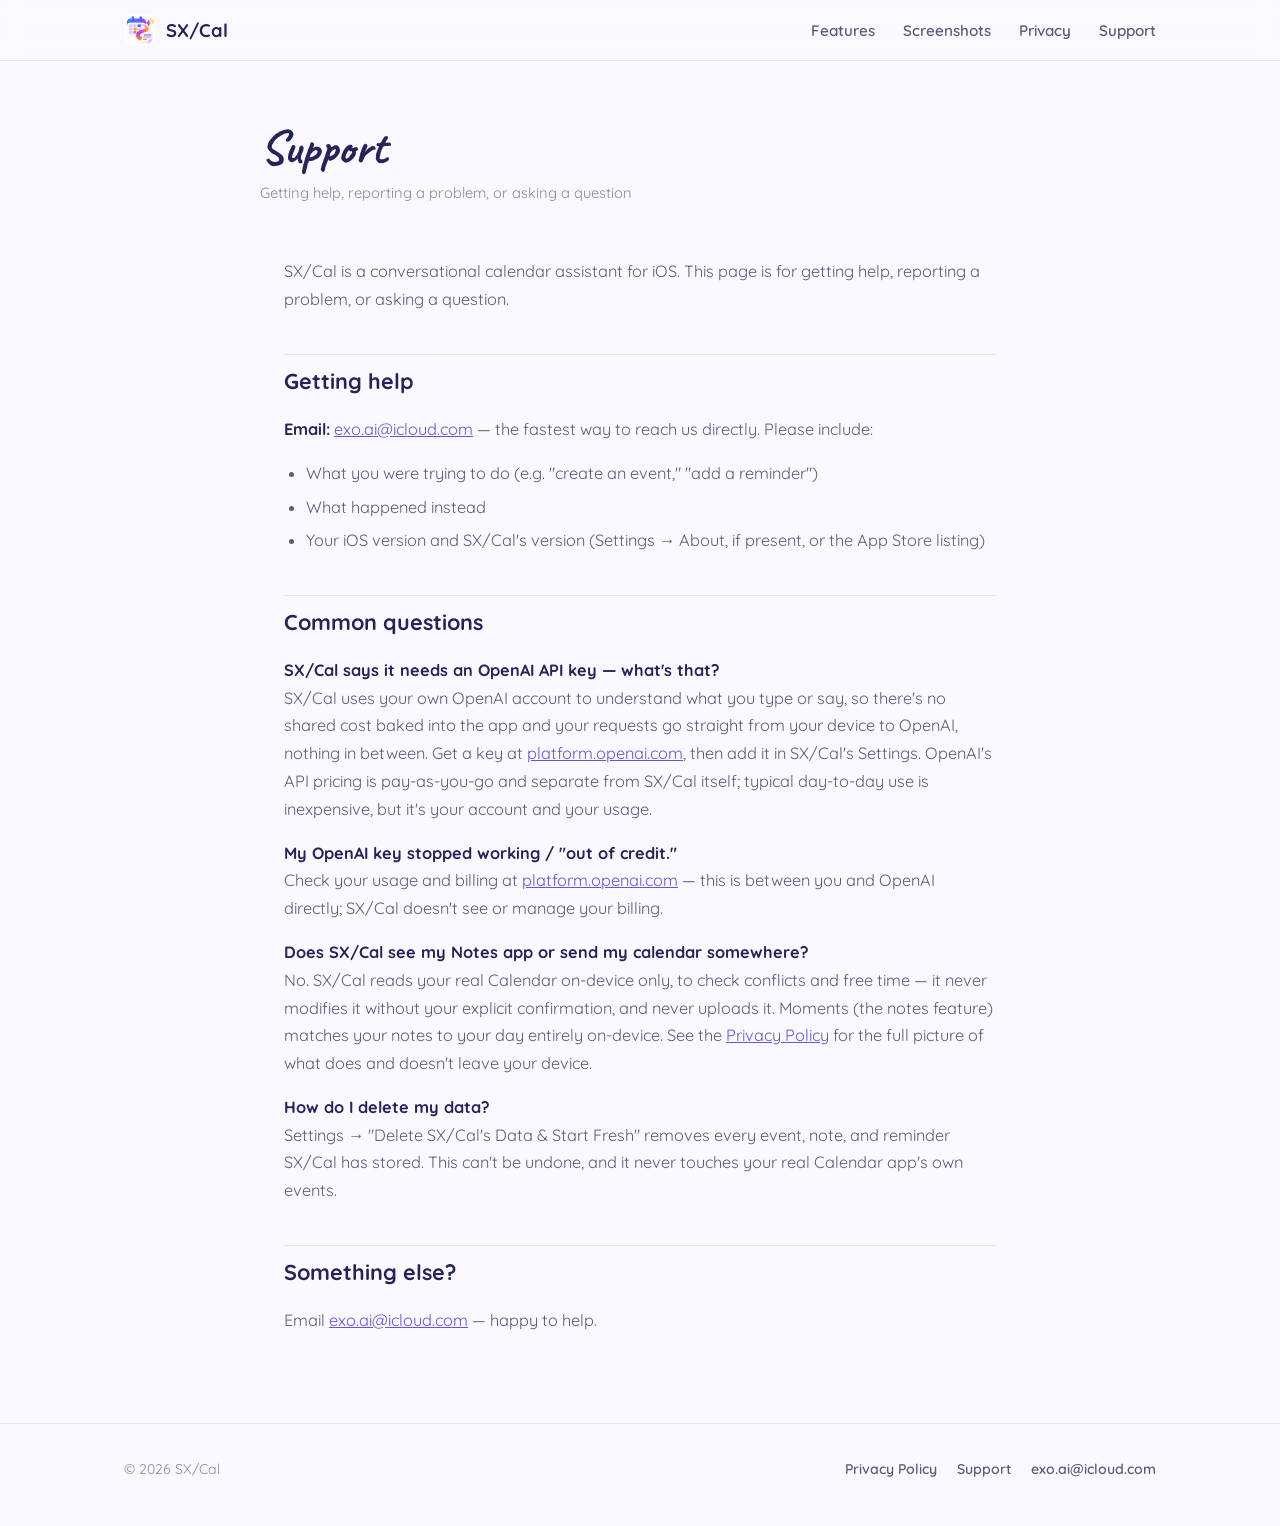
==== support.html @ a3d14779 "Initial site: marketing page, Privacy Policy, Support Marketing page (index.html) built from STORE_L" ====
<!DOCTYPE html>
<html lang="en">
<head>
<meta charset="UTF-8">
<meta name="viewport" content="width=device-width, initial-scale=1.0">
<title>Support — SX/Cal</title>
<meta name="description" content="Get help with SX/Cal: setting up your OpenAI API key, billing questions, deleting your data, and how to reach us.">
<link rel="icon" type="image/png" href="assets/favicon-32.png">
<link rel="apple-touch-icon" href="assets/apple-touch-icon.png">
<link rel="preconnect" href="https://fonts.googleapis.com">
<link rel="preconnect" href="https://fonts.gstatic.com" crossorigin>
<link href="https://fonts.googleapis.com/css2?family=Quicksand:wght@400;500;600;700&family=Caveat:wght@600;700&display=swap" rel="stylesheet">
<link rel="stylesheet" href="page.css">
</head>
<body>

<nav>
  <div class="nav-inner">
    <a class="nav-brand" href="index.html">
      <img src="assets/logo-512.png" alt="SX/Cal">
      SX/Cal
    </a>
    <div class="nav-links">
      <a href="index.html#features">Features</a>
      <a href="index.html#screenshots">Screenshots</a>
      <a href="privacy.html">Privacy</a>
      <a href="support.html">Support</a>
    </div>
  </div>
</nav>

<header class="doc-header wrap">
  <h1>Support</h1>
  <p class="updated">Getting help, reporting a problem, or asking a question</p>
</header>

<main class="doc wrap">

<p>SX/Cal is a conversational calendar assistant for iOS. This page is
for getting help, reporting a problem, or asking a question.</p>

<h2>Getting help</h2>
<p><strong>Email:</strong> <a href="mailto:exo.ai@icloud.com">exo.ai@icloud.com</a>
— the fastest way to reach us directly. Please include:</p>
<ul>
  <li>What you were trying to do (e.g. "create an event," "add a reminder")</li>
  <li>What happened instead</li>
  <li>Your iOS version and SX/Cal's version (Settings → About, if
    present, or the App Store listing)</li>
</ul>

<h2>Common questions</h2>

<p><strong>SX/Cal says it needs an OpenAI API key — what's that?</strong><br>
SX/Cal uses your own OpenAI account to understand what you type or say,
so there's no shared cost baked into the app and your requests go
straight from your device to OpenAI, nothing in between. Get a key at
<a href="https://platform.openai.com/api-keys">platform.openai.com</a>,
then add it in SX/Cal's Settings. OpenAI's API pricing is pay-as-you-go
and separate from SX/Cal itself; typical day-to-day use is inexpensive,
but it's your account and your usage.</p>

<p><strong>My OpenAI key stopped working / "out of credit."</strong><br>
Check your usage and billing at
<a href="https://platform.openai.com/account/billing">platform.openai.com</a>
— this is between you and OpenAI directly; SX/Cal doesn't see or manage
your billing.</p>

<p><strong>Does SX/Cal see my Notes app or send my calendar
somewhere?</strong><br>
No. SX/Cal reads your real Calendar on-device only, to check conflicts
and free time — it never modifies it without your explicit
confirmation, and never uploads it. Moments (the notes feature) matches
your notes to your day entirely on-device. See the
<a href="privacy.html">Privacy Policy</a> for the full picture of what
does and doesn't leave your device.</p>

<p><strong>How do I delete my data?</strong><br>
Settings → "Delete SX/Cal's Data &amp; Start Fresh" removes every
event, note, and reminder SX/Cal has stored. This can't be undone, and
it never touches your real Calendar app's own events.</p>

<h2>Something else?</h2>
<p>Email <a href="mailto:exo.ai@icloud.com">exo.ai@icloud.com</a> — happy to help.</p>

</main>

<footer>
  <div class="footer-inner">
    <span>© 2026 SX/Cal</span>
    <div class="footer-links">
      <a href="privacy.html">Privacy Policy</a>
      <a href="support.html">Support</a>
      <a href="mailto:exo.ai@icloud.com">exo.ai@icloud.com</a>
    </div>
  </div>
</footer>

</body>
</html>
---- page.css ----
:root {
  --indigo: #4E63C9;
  --purple: #6754D9;
  --pink: #E94EAF;
  --orange: #FFAF2D;
  --accent: var(--purple);
  --text-primary: #25235A;
  --text-secondary: #5E5B7A;
  --text-tertiary: #8B889F;
  --bg: #FAF9FF;
  --card: #FFFFFF;
  --subtle: #F3F1FA;
  --border: #E8E6F2;
  --font-body: 'Quicksand', -apple-system, BlinkMacSystemFont, sans-serif;
  --font-cursive: 'Caveat', cursive;
}
* { box-sizing: border-box; }
body {
  margin: 0;
  font-family: var(--font-body);
  background: var(--bg);
  color: var(--text-primary);
  -webkit-font-smoothing: antialiased;
}
a { color: var(--accent); }
.wrap { max-width: 760px; margin: 0 auto; padding: 0 24px; }
nav {
  position: sticky; top: 0; z-index: 20;
  background: rgba(250, 249, 255, 0.85);
  backdrop-filter: blur(10px); -webkit-backdrop-filter: blur(10px);
  border-bottom: 1px solid var(--border);
}
.nav-inner {
  display: flex; align-items: center; justify-content: space-between;
  padding: 14px 24px; max-width: 1080px; margin: 0 auto;
}
.nav-brand {
  display: flex; align-items: center; gap: 10px;
  font-weight: 700; font-size: 1.15rem; color: var(--text-primary); text-decoration: none;
}
.nav-brand img { width: 32px; height: 32px; border-radius: 8px; }
.nav-links { display: flex; gap: 28px; font-weight: 600; font-size: 0.95rem; }
.nav-links a { color: var(--text-secondary); text-decoration: none; }
.nav-links a:hover { color: var(--accent); }

.doc-header { padding: 56px 0 8px; }
.doc-header h1 {
  font-family: var(--font-cursive);
  font-size: clamp(2.2rem, 5vw, 3rem);
  margin: 0 0 6px;
}
.doc-header .updated { color: var(--text-tertiary); font-size: 0.92rem; margin: 0 0 32px; }

main.doc { padding-bottom: 72px; line-height: 1.7; font-size: 1.02rem; color: var(--text-secondary); }
main.doc h2 {
  color: var(--text-primary);
  font-size: 1.35rem;
  margin: 40px 0 14px;
  padding-top: 8px;
  border-top: 1px solid var(--border);
}
main.doc h2:first-child { border-top: none; padding-top: 0; }
main.doc strong { color: var(--text-primary); }
main.doc table {
  width: 100%; border-collapse: collapse; margin: 18px 0;
  font-size: 0.92rem; background: var(--card);
  border: 1px solid var(--border); border-radius: 12px; overflow: hidden;
}
main.doc th, main.doc td {
  text-align: left; padding: 10px 14px; border-bottom: 1px solid var(--border);
}
main.doc th { background: var(--subtle); color: var(--text-primary); }
main.doc tr:last-child td { border-bottom: none; }
main.doc code {
  background: var(--subtle); padding: 1px 6px; border-radius: 5px; font-size: 0.9em;
}
main.doc blockquote {
  margin: 0; padding: 4px 0 4px 16px; border-left: 3px solid var(--border); color: var(--text-tertiary);
}
main.doc ul { padding-left: 22px; }
main.doc li { margin-bottom: 6px; }

footer {
  border-top: 1px solid var(--border);
  padding: 36px 0 48px;
}
.footer-inner {
  display: flex; flex-wrap: wrap; gap: 18px; align-items: center; justify-content: space-between;
  font-size: 0.88rem; color: var(--text-tertiary);
  max-width: 1080px; margin: 0 auto; padding: 0 24px;
}
.footer-links { display: flex; gap: 20px; }
.footer-links a { color: var(--text-secondary); text-decoration: none; font-weight: 600; }
.footer-links a:hover { color: var(--accent); }

@media (max-width: 640px) {
  .nav-links { display: none; }
  .footer-inner { flex-direction: column; align-items: flex-start; }
}
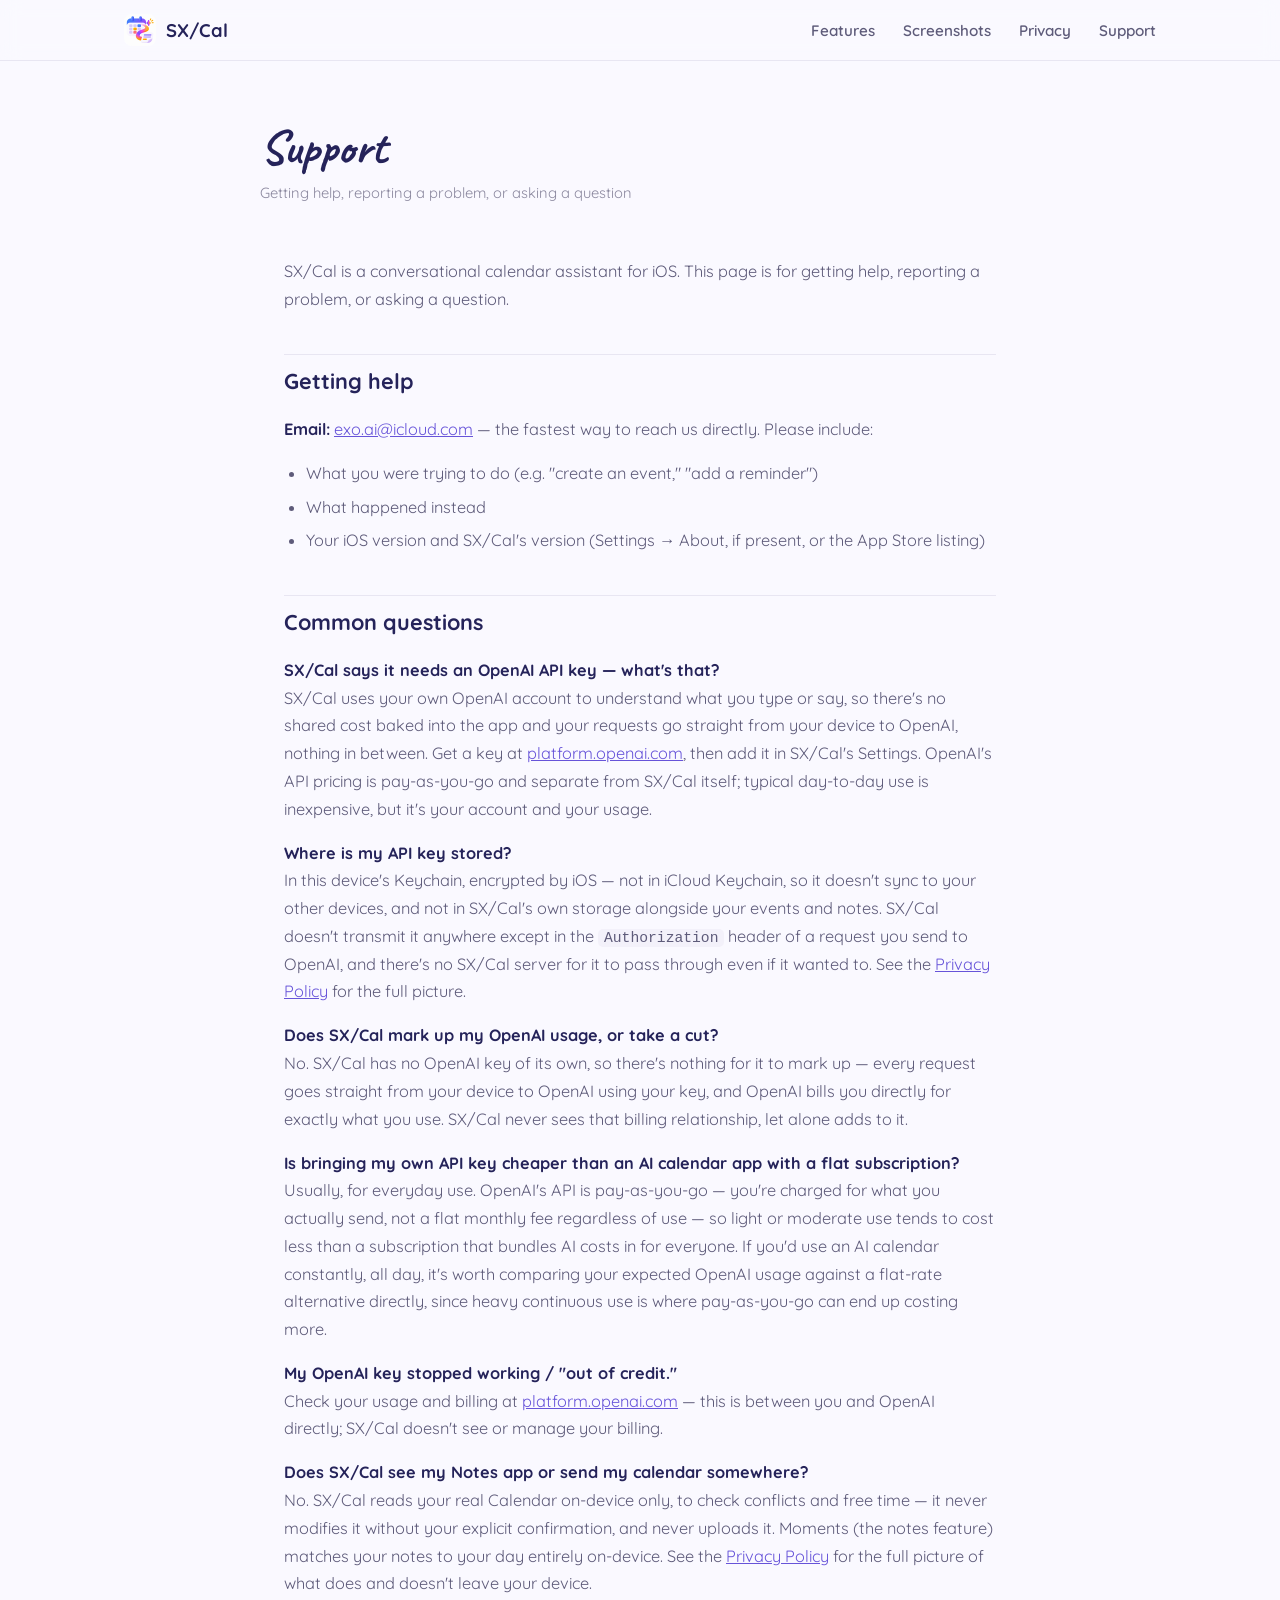
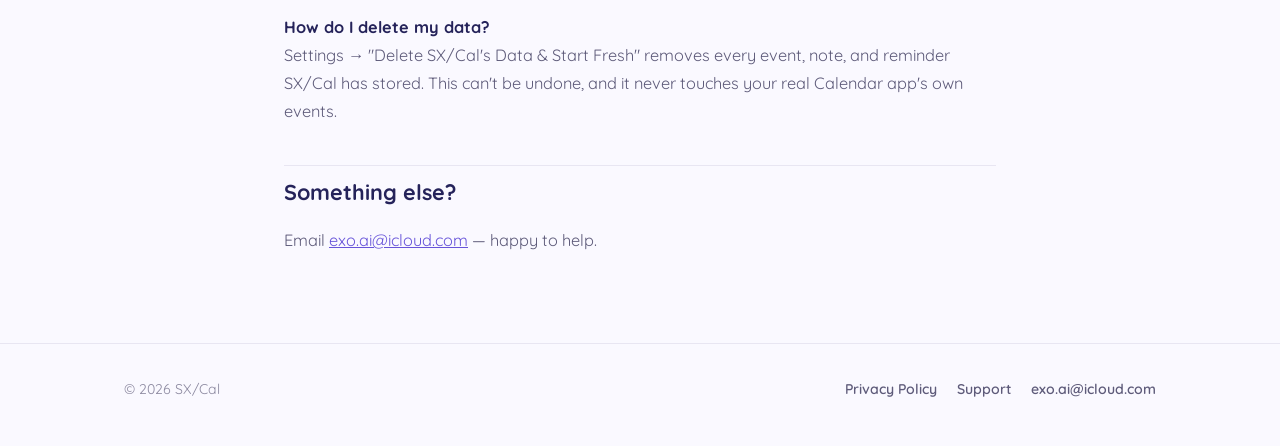
==== commit 0ab45edd: "Add three FAQ entries on API-key cost and storage Prompted by reviewing a competitor's BYO-key FAQ p" ====
--- a/support.html
+++ b/support.html
@@ -60,6 +60,31 @@
 and separate from SX/Cal itself; typical day-to-day use is inexpensive,
 but it's your account and your usage.</p>
 
+<p><strong>Where is my API key stored?</strong><br>
+In this device's Keychain, encrypted by iOS — not in iCloud Keychain, so
+it doesn't sync to your other devices, and not in SX/Cal's own storage
+alongside your events and notes. SX/Cal doesn't transmit it anywhere
+except in the <code>Authorization</code> header of a request you send
+to OpenAI, and there's no SX/Cal server for it to pass through even if
+it wanted to. See the <a href="privacy.html">Privacy Policy</a> for the
+full picture.</p>
+
+<p><strong>Does SX/Cal mark up my OpenAI usage, or take a cut?</strong><br>
+No. SX/Cal has no OpenAI key of its own, so there's nothing for it to
+mark up — every request goes straight from your device to OpenAI using
+your key, and OpenAI bills you directly for exactly what you use.
+SX/Cal never sees that billing relationship, let alone adds to it.</p>
+
+<p><strong>Is bringing my own API key cheaper than an AI calendar app
+with a flat subscription?</strong><br>
+Usually, for everyday use. OpenAI's API is pay-as-you-go — you're
+charged for what you actually send, not a flat monthly fee regardless
+of use — so light or moderate use tends to cost less than a
+subscription that bundles AI costs in for everyone. If you'd use an AI
+calendar constantly, all day, it's worth comparing your expected OpenAI
+usage against a flat-rate alternative directly, since heavy continuous
+use is where pay-as-you-go can end up costing more.</p>
+
 <p><strong>My OpenAI key stopped working / "out of credit."</strong><br>
 Check your usage and billing at
 <a href="https://platform.openai.com/account/billing">platform.openai.com</a>
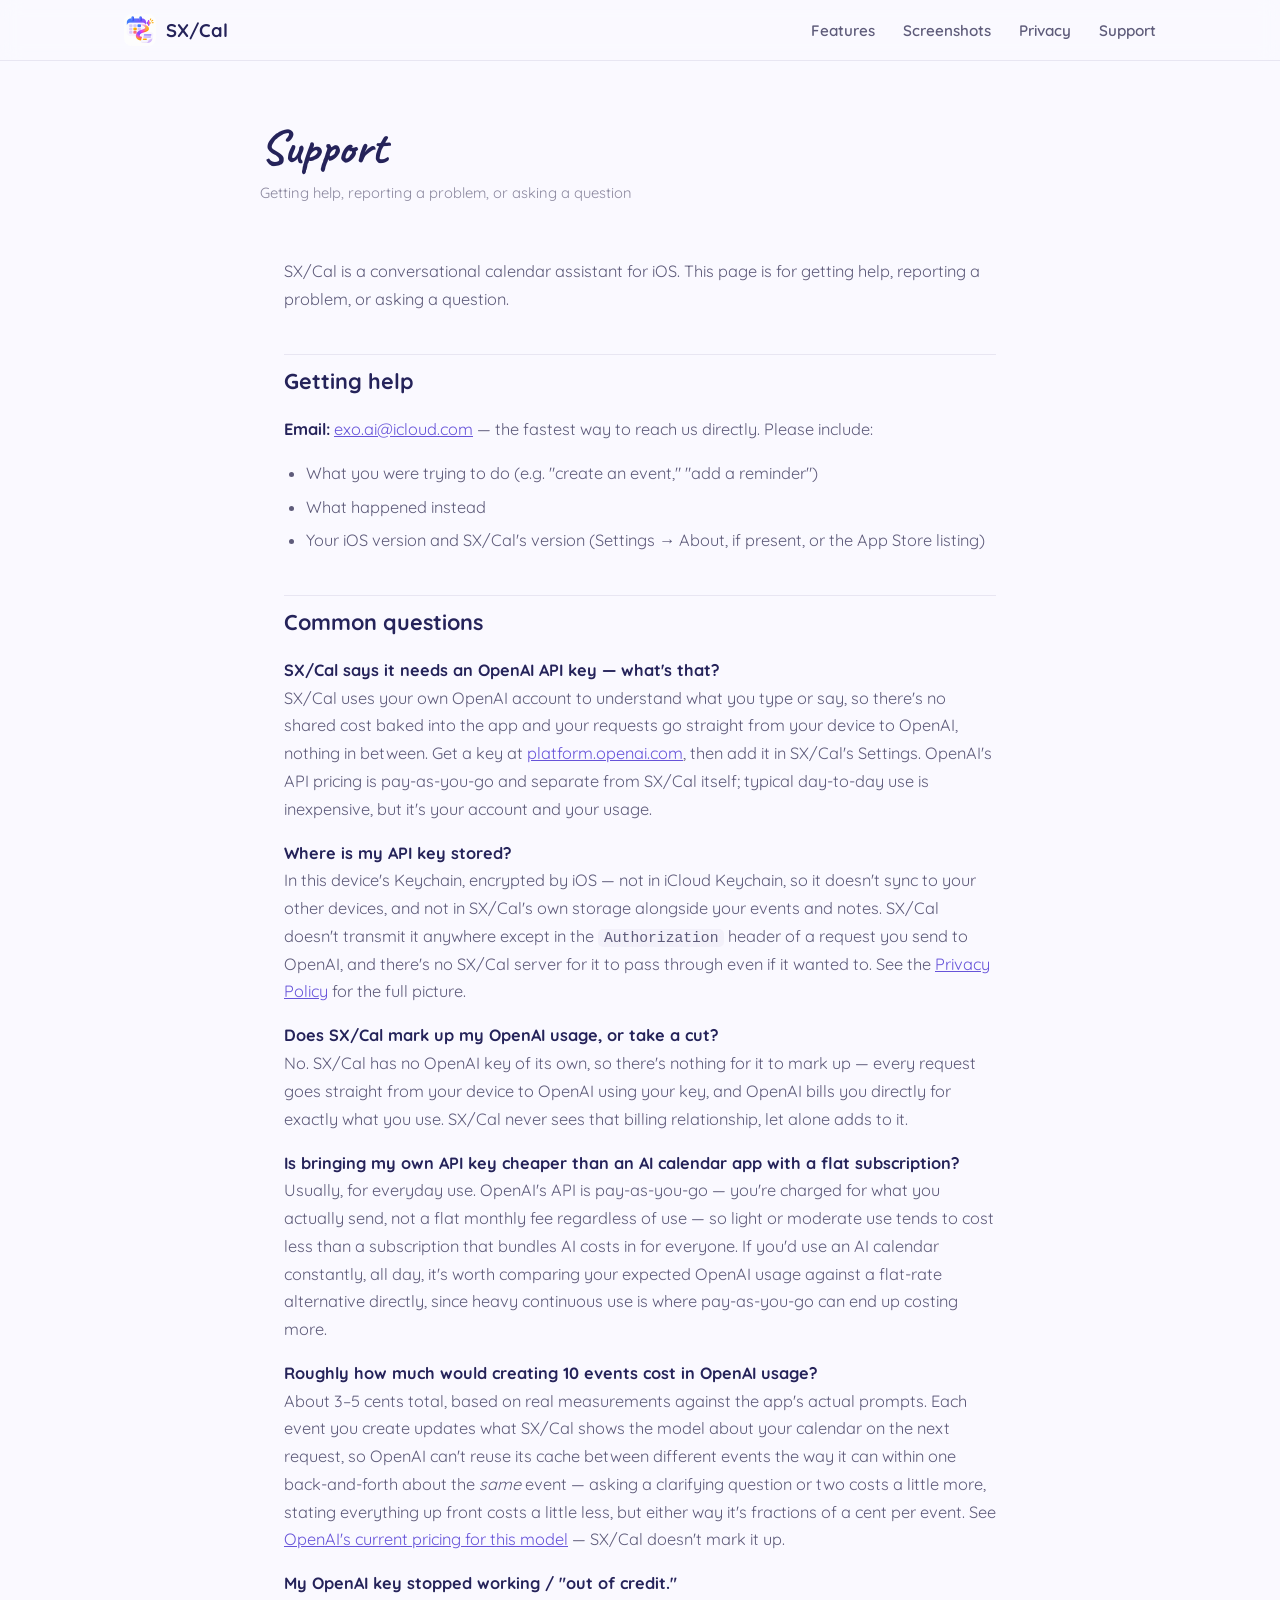
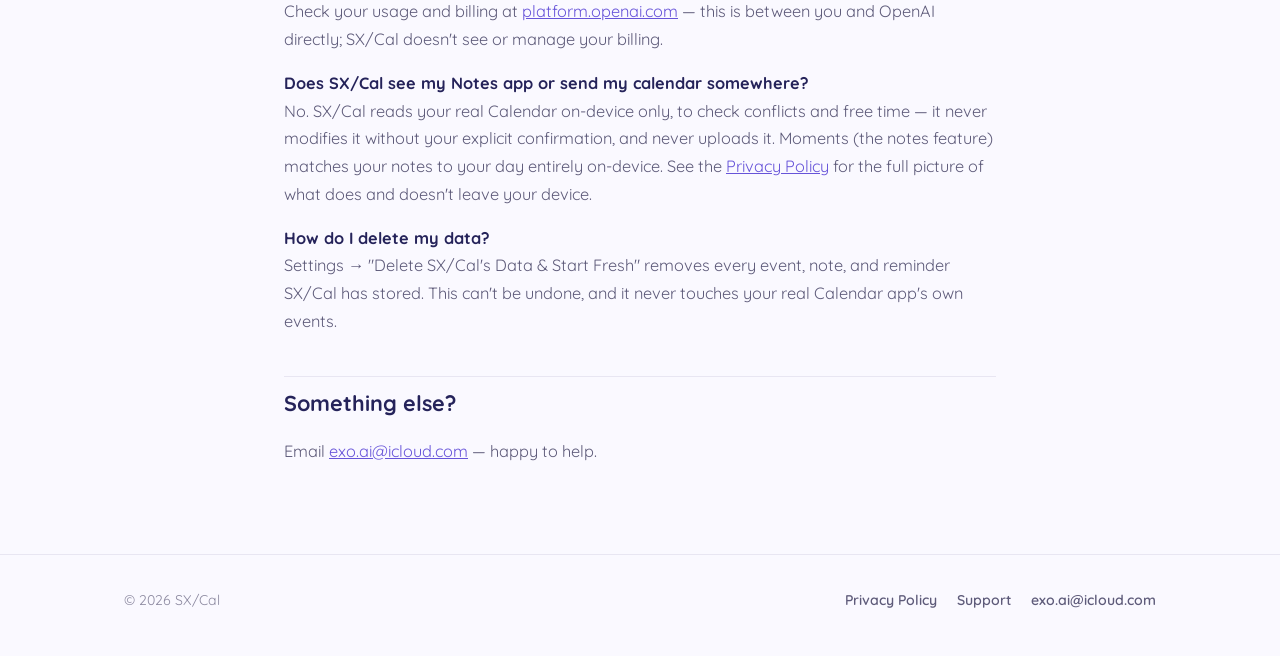
==== commit 46a263f2: "Add a concrete "10 events" cost FAQ, backed by real measurement Answers the natural follow-up to the" ====
--- a/support.html
+++ b/support.html
@@ -85,6 +85,18 @@
 usage against a flat-rate alternative directly, since heavy continuous
 use is where pay-as-you-go can end up costing more.</p>
 
+<p><strong>Roughly how much would creating 10 events cost in OpenAI
+usage?</strong><br>
+About 3–5 cents total, based on real measurements against the app's
+actual prompts. Each event you create updates what SX/Cal shows the
+model about your calendar on the next request, so OpenAI can't reuse
+its cache between different events the way it can within one
+back-and-forth about the <em>same</em> event — asking a clarifying
+question or two costs a little more, stating everything up front costs
+a little less, but either way it's fractions of a cent per event. See
+<a href="https://developers.openai.com/api/docs/models/gpt-5.6-luna">OpenAI's
+current pricing for this model</a> — SX/Cal doesn't mark it up.</p>
+
 <p><strong>My OpenAI key stopped working / "out of credit."</strong><br>
 Check your usage and billing at
 <a href="https://platform.openai.com/account/billing">platform.openai.com</a>
